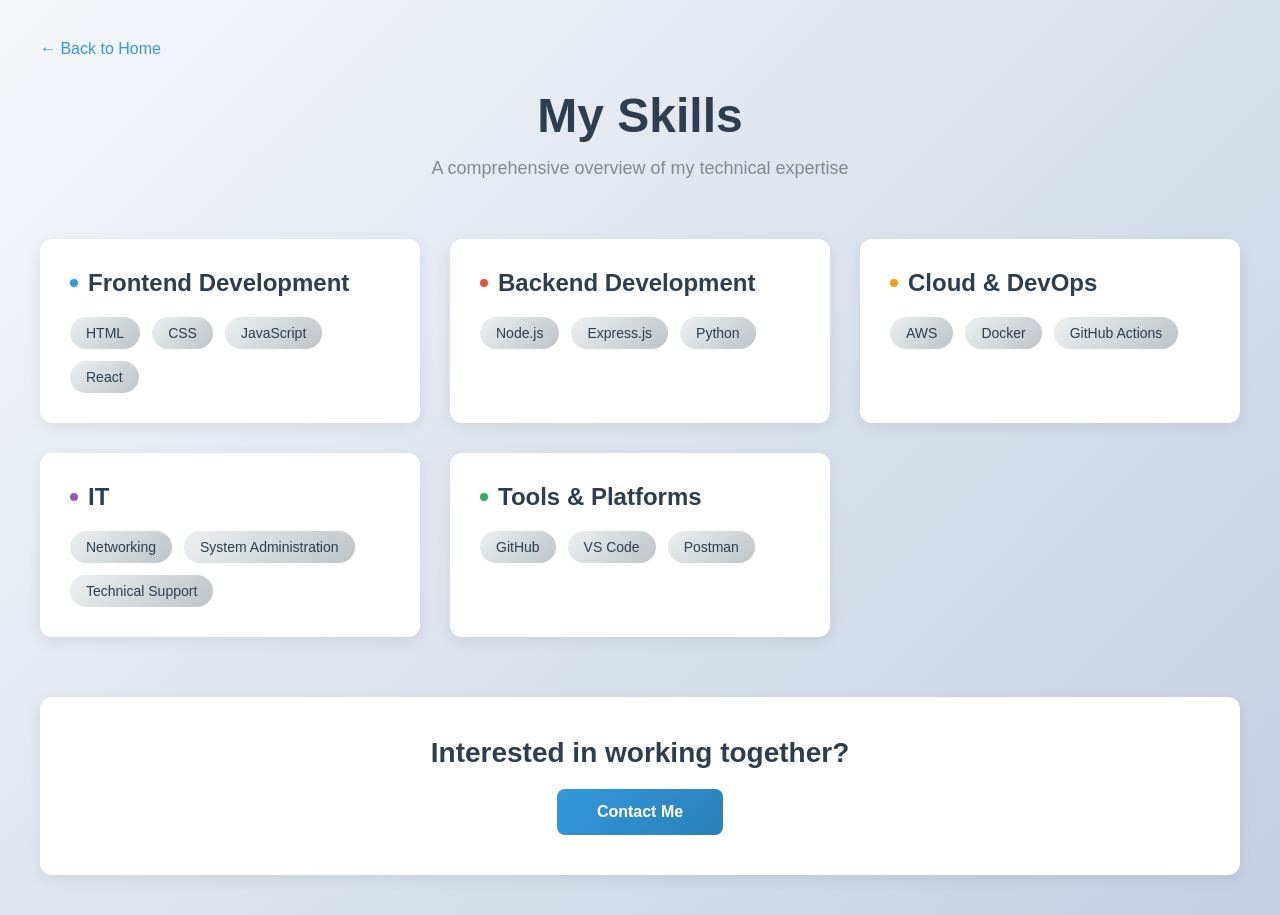
==== skills.html @ 218e5e38 "Add skills page and update navigation" ====
<!DOCTYPE html>
<html lang="en">
<head>
    <meta charset="UTF-8">
    <meta name="viewport" content="width=device-width, initial-scale=1.0">
    <title>My Skills - Portfolio</title>
    <style>
        * {
            margin: 0;
            padding: 0;
            box-sizing: border-box;
        }

        body {
            font-family: 'Segoe UI', Tahoma, Geneva, Verdana, sans-serif;
            background: linear-gradient(135deg, #f5f7fa 0%, #c3cfe2 100%);
            min-height: 100vh;
            padding: 40px 20px;
            color: #333;
        }

        .container {
            max-width: 1200px;
            margin: 0 auto;
        }

        .header {
            text-align: center;
            margin-bottom: 60px;
        }

        .header h1 {
            font-size: 48px;
            color: #2c3e50;
            margin-bottom: 15px;
            font-weight: 700;
        }

        .header p {
            font-size: 18px;
            color: #7f8c8d;
            font-weight: 300;
        }

        .skills-grid {
            display: grid;
            grid-template-columns: repeat(auto-fit, minmax(300px, 1fr));
            gap: 30px;
            margin-bottom: 60px;
        }

        .skill-category {
            background: white;
            border-radius: 12px;
            padding: 30px;
            box-shadow: 0 4px 15px rgba(0, 0, 0, 0.08);
            transition: all 0.3s ease;
        }

        .skill-category:hover {
            transform: translateY(-8px);
            box-shadow: 0 8px 25px rgba(0, 0, 0, 0.12);
        }

        .category-title {
            font-size: 24px;
            color: #2c3e50;
            margin-bottom: 20px;
            font-weight: 600;
            display: flex;
            align-items: center;
            gap: 10px;
        }

        .category-icon {
            width: 8px;
            height: 8px;
            border-radius: 50%;
            display: inline-block;
        }

        .category-frontend .category-icon {
            background: #3498db;
        }

        .category-backend .category-icon {
            background: #e74c3c;
        }

        .category-devops .category-icon {
            background: #f39c12;
        }

        .category-it .category-icon {
            background: #9b59b6;
        }

        .category-tools .category-icon {
            background: #27ae60;
        }

        .skills-list {
            display: flex;
            flex-wrap: wrap;
            gap: 12px;
        }

        .skill-tag {
            display: inline-block;
            background: linear-gradient(135deg, #ecf0f1 0%, #bdc3c7 100%);
            color: #2c3e50;
            padding: 8px 16px;
            border-radius: 20px;
            font-size: 14px;
            font-weight: 500;
            transition: all 0.3s ease;
            cursor: default;
        }

        .skill-tag:hover {
            transform: scale(1.05);
            background: linear-gradient(135deg, #3498db 0%, #2980b9 100%);
            color: white;
        }

        .category-backend .skill-tag:hover {
            background: linear-gradient(135deg, #e74c3c 0%, #c0392b 100%);
        }

        .category-devops .skill-tag:hover {
            background: linear-gradient(135deg, #f39c12 0%, #e67e22 100%);
        }

        .category-it .skill-tag:hover {
            background: linear-gradient(135deg, #9b59b6 0%, #8e44ad 100%);
        }

        .category-tools .skill-tag:hover {
            background: linear-gradient(135deg, #27ae60 0%, #229954 100%);
        }

        .contact-section {
            text-align: center;
            padding: 40px;
            background: white;
            border-radius: 12px;
            box-shadow: 0 4px 15px rgba(0, 0, 0, 0.08);
        }

        .contact-section h2 {
            font-size: 28px;
            color: #2c3e50;
            margin-bottom: 20px;
        }

        .contact-btn {
            display: inline-block;
            background: linear-gradient(135deg, #3498db 0%, #2980b9 100%);
            color: white;
            padding: 14px 40px;
            border-radius: 8px;
            text-decoration: none;
            font-size: 16px;
            font-weight: 600;
            transition: all 0.3s ease;
            border: none;
            cursor: pointer;
        }

        .contact-btn:hover {
            transform: translateY(-3px);
            box-shadow: 0 6px 20px rgba(52, 152, 219, 0.3);
        }

        .contact-btn:active {
            transform: translateY(-1px);
        }

        /* Responsive Design */
        @media (max-width: 768px) {
            body {
                padding: 20px 15px;
            }

            .header h1 {
                font-size: 36px;
                margin-bottom: 10px;
            }

            .header p {
                font-size: 16px;
            }

            .skills-grid {
                grid-template-columns: 1fr;
                gap: 20px;
                margin-bottom: 40px;
            }

            .skill-category {
                padding: 20px;
            }

            .category-title {
                font-size: 20px;
            }

            .contact-btn {
                padding: 12px 30px;
                font-size: 14px;
            }
        }

        @media (max-width: 480px) {
            .header h1 {
                font-size: 28px;
            }

            .header p {
                font-size: 14px;
            }

            .category-title {
                font-size: 18px;
            }

            .skill-tag {
                padding: 6px 12px;
                font-size: 12px;
            }

            .contact-section h2 {
                font-size: 22px;
            }
        }

        /* Back to home link */
        .nav-link {
            display: inline-block;
            margin-bottom: 30px;
            color: #3498db;
            text-decoration: none;
            font-weight: 500;
            transition: color 0.3s ease;
        }

        .nav-link:hover {
            color: #2980b9;
        }
    </style>
</head>
<body>
    <div class="container">
        <a href="index.html" class="nav-link">← Back to Home</a>

        <div class="header">
            <h1>My Skills</h1>
            <p>A comprehensive overview of my technical expertise</p>
        </div>

        <div class="skills-grid">
            <!-- Frontend Development -->
            <div class="skill-category category-frontend">
                <h3 class="category-title">
                    <span class="category-icon"></span>
                    Frontend Development
                </h3>
                <div class="skills-list">
                    <span class="skill-tag">HTML</span>
                    <span class="skill-tag">CSS</span>
                    <span class="skill-tag">JavaScript</span>
                    <span class="skill-tag">React</span>
                </div>
            </div>

            <!-- Backend Development -->
            <div class="skill-category category-backend">
                <h3 class="category-title">
                    <span class="category-icon"></span>
                    Backend Development
                </h3>
                <div class="skills-list">
                    <span class="skill-tag">Node.js</span>
                    <span class="skill-tag">Express.js</span>
                    <span class="skill-tag">Python</span>
                </div>
            </div>

            <!-- Cloud & DevOps -->
            <div class="skill-category category-devops">
                <h3 class="category-title">
                    <span class="category-icon"></span>
                    Cloud & DevOps
                </h3>
                <div class="skills-list">
                    <span class="skill-tag">AWS</span>
                    <span class="skill-tag">Docker</span>
                    <span class="skill-tag">GitHub Actions</span>
                </div>
            </div>

            <!-- IT -->
            <div class="skill-category category-it">
                <h3 class="category-title">
                    <span class="category-icon"></span>
                    IT
                </h3>
                <div class="skills-list">
                    <span class="skill-tag">Networking</span>
                    <span class="skill-tag">System Administration</span>
                    <span class="skill-tag">Technical Support</span>
                </div>
            </div>

            <!-- Tools & Platforms -->
            <div class="skill-category category-tools">
                <h3 class="category-title">
                    <span class="category-icon"></span>
                    Tools & Platforms
                </h3>
                <div class="skills-list">
                    <span class="skill-tag">GitHub</span>
                    <span class="skill-tag">VS Code</span>
                    <span class="skill-tag">Postman</span>
                </div>
            </div>
        </div>

        <!-- Contact Section -->
        <div class="contact-section">
            <h2>Interested in working together?</h2>
            <a href="contact.html" class="contact-btn">Contact Me</a>
        </div>
    </div>

    <script>
        // Add smooth scroll behavior
        document.querySelectorAll('a[href^="#"]').forEach(anchor => {
            anchor.addEventListener('click', function (e) {
                e.preventDefault();
                const target = document.querySelector(this.getAttribute('href'));
                if (target) {
                    target.scrollIntoView({ behavior: 'smooth' });
                }
            });
        });

        // Add fade-in animation on page load
        window.addEventListener('load', () => {
            const elements = document.querySelectorAll('.skill-category, .contact-section');
            elements.forEach((el, index) => {
                el.style.opacity = '0';
                el.style.animation = `fadeIn 0.6s ease-out ${index * 0.1}s forwards`;
            });
        });

        // Add animation keyframes dynamically
        const style = document.createElement('style');
        style.textContent = `
            @keyframes fadeIn {
                from {
                    opacity: 0;
                    transform: translateY(20px);
                }
                to {
                    opacity: 1;
                    transform: translateY(0);
                }
            }
        `;
        document.head.appendChild(style);
    </script>
</body>
</html>
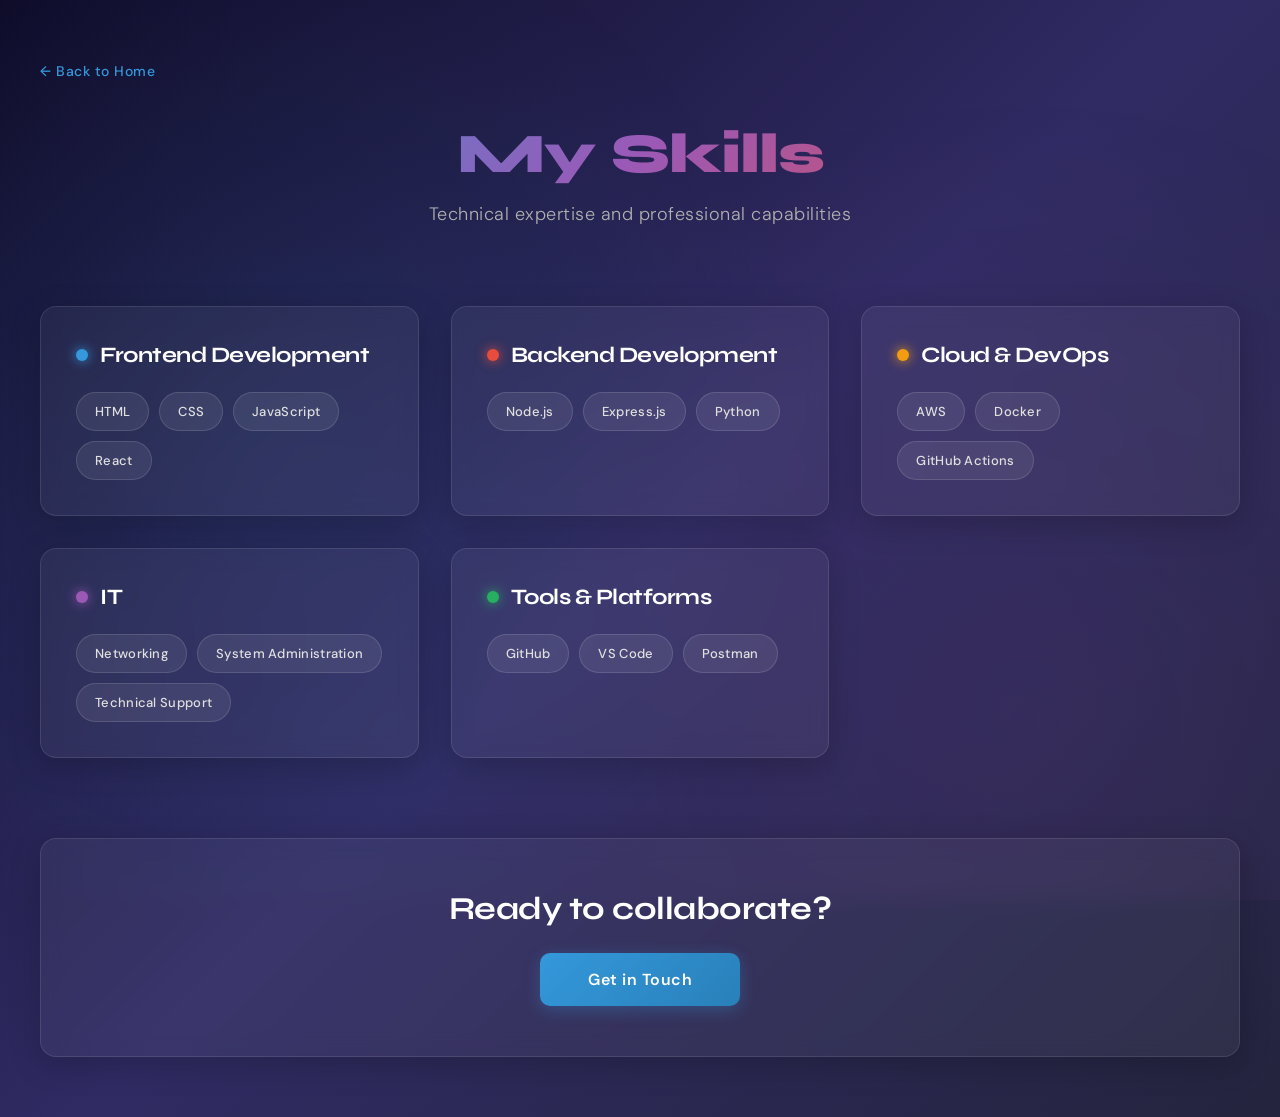
==== commit d29ac271: "Improve skills page design with dark theme, glassmorphism, and advanced animations" ====
--- a/skills.html
+++ b/skills.html
@@ -4,6 +4,9 @@
     <meta charset="UTF-8">
     <meta name="viewport" content="width=device-width, initial-scale=1.0">
     <title>My Skills - Portfolio</title>
+    <link rel="preconnect" href="https://fonts.googleapis.com">
+    <link rel="preconnect" href="https://fonts.gstatic.com" crossorigin>
+    <link href="https://fonts.googleapis.com/css2?family=Syne:wght@400;600;700;800&family=DM+Sans:ital,opsz,wght@0,9..40,300;0,9..40,400;0,9..40,500;1,9..40,300&display=swap" rel="stylesheet">
     <style>
         * {
             margin: 0;
@@ -12,178 +15,281 @@
         }
 
         body {
-            font-family: 'Segoe UI', Tahoma, Geneva, Verdana, sans-serif;
-            background: linear-gradient(135deg, #f5f7fa 0%, #c3cfe2 100%);
+            font-family: 'DM Sans', sans-serif;
+            background: linear-gradient(135deg, #0f0c29, #302b63, #24243e);
             min-height: 100vh;
-            padding: 40px 20px;
-            color: #333;
+            padding: 60px 20px;
+            color: #e0e0e0;
+            overflow-x: hidden;
+        }
+
+        body::before {
+            content: '';
+            position: fixed;
+            top: 0;
+            left: 0;
+            width: 100%;
+            height: 100%;
+            background: 
+                radial-gradient(circle at 20% 50%, rgba(52, 152, 219, 0.1) 0%, transparent 50%),
+                radial-gradient(circle at 80% 80%, rgba(155, 89, 182, 0.1) 0%, transparent 50%);
+            pointer-events: none;
+            z-index: -1;
         }
 
         .container {
             max-width: 1200px;
             margin: 0 auto;
+            position: relative;
+            z-index: 1;
         }
 
         .header {
             text-align: center;
-            margin-bottom: 60px;
+            margin-bottom: 80px;
+            animation: fadeInDown 0.8s ease;
         }
 
         .header h1 {
-            font-size: 48px;
-            color: #2c3e50;
+            font-family: 'Syne', sans-serif;
+            font-size: 56px;
+            background: linear-gradient(135deg, #3498db, #9b59b6, #e74c3c);
+            -webkit-background-clip: text;
+            -webkit-text-fill-color: transparent;
+            background-clip: text;
             margin-bottom: 15px;
-            font-weight: 700;
+            font-weight: 800;
+            letter-spacing: -1px;
         }
 
         .header p {
             font-size: 18px;
-            color: #7f8c8d;
+            color: #b0b0b0;
             font-weight: 300;
+            letter-spacing: 0.5px;
         }
 
         .skills-grid {
             display: grid;
-            grid-template-columns: repeat(auto-fit, minmax(300px, 1fr));
-            gap: 30px;
-            margin-bottom: 60px;
+            grid-template-columns: repeat(auto-fit, minmax(320px, 1fr));
+            gap: 32px;
+            margin-bottom: 80px;
         }
 
         .skill-category {
-            background: white;
-            border-radius: 12px;
-            padding: 30px;
-            box-shadow: 0 4px 15px rgba(0, 0, 0, 0.08);
-            transition: all 0.3s ease;
+            background: rgba(255, 255, 255, 0.05);
+            backdrop-filter: blur(10px);
+            border: 1px solid rgba(255, 255, 255, 0.1);
+            border-radius: 16px;
+            padding: 35px;
+            box-shadow: 0 8px 32px rgba(0, 0, 0, 0.2);
+            transition: all 0.4s cubic-bezier(0.4, 0, 0.2, 1);
+            position: relative;
+            overflow: hidden;
+            animation: slideUp 0.6s ease;
+        }
+
+        .skill-category::before {
+            content: '';
+            position: absolute;
+            top: -50%;
+            right: -50%;
+            width: 100%;
+            height: 100%;
+            background: radial-gradient(circle, rgba(255, 255, 255, 0.1) 0%, transparent 70%);
+            opacity: 0;
+            transition: opacity 0.4s ease;
         }
 
         .skill-category:hover {
-            transform: translateY(-8px);
-            box-shadow: 0 8px 25px rgba(0, 0, 0, 0.12);
+            transform: translateY(-12px);
+            background: rgba(255, 255, 255, 0.08);
+            border-color: rgba(255, 255, 255, 0.2);
+            box-shadow: 0 16px 48px rgba(52, 152, 219, 0.2);
+        }
+
+        .skill-category:hover::before {
+            opacity: 1;
         }
 
         .category-title {
-            font-size: 24px;
-            color: #2c3e50;
-            margin-bottom: 20px;
-            font-weight: 600;
+            font-family: 'Syne', sans-serif;
+            font-size: 22px;
+            color: #ffffff;
+            margin-bottom: 24px;
+            font-weight: 700;
             display: flex;
             align-items: center;
-            gap: 10px;
+            gap: 12px;
+            letter-spacing: -0.5px;
         }
 
         .category-icon {
-            width: 8px;
-            height: 8px;
+            width: 12px;
+            height: 12px;
             border-radius: 50%;
             display: inline-block;
+            box-shadow: 0 0 12px currentColor;
         }
 
         .category-frontend .category-icon {
             background: #3498db;
+            color: #3498db;
         }
 
         .category-backend .category-icon {
             background: #e74c3c;
+            color: #e74c3c;
         }
 
         .category-devops .category-icon {
             background: #f39c12;
+            color: #f39c12;
         }
 
         .category-it .category-icon {
             background: #9b59b6;
+            color: #9b59b6;
         }
 
         .category-tools .category-icon {
             background: #27ae60;
+            color: #27ae60;
         }
 
         .skills-list {
             display: flex;
             flex-wrap: wrap;
-            gap: 12px;
+            gap: 10px;
         }
 
         .skill-tag {
             display: inline-block;
-            background: linear-gradient(135deg, #ecf0f1 0%, #bdc3c7 100%);
-            color: #2c3e50;
-            padding: 8px 16px;
-            border-radius: 20px;
-            font-size: 14px;
+            background: rgba(255, 255, 255, 0.08);
+            color: #e0e0e0;
+            padding: 10px 18px;
+            border-radius: 24px;
+            font-size: 13px;
             font-weight: 500;
-            transition: all 0.3s ease;
+            transition: all 0.3s cubic-bezier(0.4, 0, 0.2, 1);
             cursor: default;
+            border: 1px solid rgba(255, 255, 255, 0.12);
+            letter-spacing: 0.3px;
         }
 
         .skill-tag:hover {
-            transform: scale(1.05);
-            background: linear-gradient(135deg, #3498db 0%, #2980b9 100%);
-            color: white;
+            transform: translateY(-4px) scale(1.08);
+            background: linear-gradient(135deg, rgba(52, 152, 219, 0.3), rgba(52, 152, 219, 0.1));
+            color: #3498db;
+            border-color: #3498db;
+            box-shadow: 0 4px 16px rgba(52, 152, 219, 0.3);
         }
 
         .category-backend .skill-tag:hover {
-            background: linear-gradient(135deg, #e74c3c 0%, #c0392b 100%);
+            background: linear-gradient(135deg, rgba(231, 76, 60, 0.3), rgba(231, 76, 60, 0.1));
+            color: #e74c3c;
+            border-color: #e74c3c;
+            box-shadow: 0 4px 16px rgba(231, 76, 60, 0.3);
         }
 
         .category-devops .skill-tag:hover {
-            background: linear-gradient(135deg, #f39c12 0%, #e67e22 100%);
+            background: linear-gradient(135deg, rgba(243, 156, 18, 0.3), rgba(243, 156, 18, 0.1));
+            color: #f39c12;
+            border-color: #f39c12;
+            box-shadow: 0 4px 16px rgba(243, 156, 18, 0.3);
         }
 
         .category-it .skill-tag:hover {
-            background: linear-gradient(135deg, #9b59b6 0%, #8e44ad 100%);
+            background: linear-gradient(135deg, rgba(155, 89, 182, 0.3), rgba(155, 89, 182, 0.1));
+            color: #9b59b6;
+            border-color: #9b59b6;
+            box-shadow: 0 4px 16px rgba(155, 89, 182, 0.3);
         }
 
         .category-tools .skill-tag:hover {
-            background: linear-gradient(135deg, #27ae60 0%, #229954 100%);
+            background: linear-gradient(135deg, rgba(39, 174, 96, 0.3), rgba(39, 174, 96, 0.1));
+            color: #27ae60;
+            border-color: #27ae60;
+            box-shadow: 0 4px 16px rgba(39, 174, 96, 0.3);
         }
 
         .contact-section {
             text-align: center;
-            padding: 40px;
-            background: white;
-            border-radius: 12px;
-            box-shadow: 0 4px 15px rgba(0, 0, 0, 0.08);
+            padding: 50px;
+            background: rgba(255, 255, 255, 0.05);
+            backdrop-filter: blur(10px);
+            border: 1px solid rgba(255, 255, 255, 0.1);
+            border-radius: 16px;
+            box-shadow: 0 8px 32px rgba(0, 0, 0, 0.2);
+            animation: slideUp 0.8s ease 0.2s both;
         }
 
         .contact-section h2 {
-            font-size: 28px;
-            color: #2c3e50;
-            margin-bottom: 20px;
+            font-family: 'Syne', sans-serif;
+            font-size: 32px;
+            color: #ffffff;
+            margin-bottom: 25px;
+            font-weight: 700;
+            letter-spacing: -0.5px;
         }
 
         .contact-btn {
             display: inline-block;
-            background: linear-gradient(135deg, #3498db 0%, #2980b9 100%);
+            background: linear-gradient(135deg, #3498db, #2980b9);
             color: white;
-            padding: 14px 40px;
-            border-radius: 8px;
+            padding: 16px 48px;
+            border-radius: 10px;
             text-decoration: none;
             font-size: 16px;
             font-weight: 600;
-            transition: all 0.3s ease;
+            transition: all 0.4s cubic-bezier(0.4, 0, 0.2, 1);
             border: none;
             cursor: pointer;
+            letter-spacing: 0.5px;
+            box-shadow: 0 4px 16px rgba(52, 152, 219, 0.3);
         }
 
         .contact-btn:hover {
-            transform: translateY(-3px);
-            box-shadow: 0 6px 20px rgba(52, 152, 219, 0.3);
+            transform: translateY(-4px);
+            box-shadow: 0 12px 32px rgba(52, 152, 219, 0.4);
+            background: linear-gradient(135deg, #2980b9, #2471a3);
         }
 
         .contact-btn:active {
-            transform: translateY(-1px);
+            transform: translateY(-2px);
+        }
+
+        /* Animations */
+        @keyframes fadeInDown {
+            from {
+                opacity: 0;
+                transform: translateY(-30px);
+            }
+            to {
+                opacity: 1;
+                transform: translateY(0);
+            }
+        }
+
+        @keyframes slideUp {
+            from {
+                opacity: 0;
+                transform: translateY(40px);
+            }
+            to {
+                opacity: 1;
+                transform: translateY(0);
+            }
         }
 
         /* Responsive Design */
         @media (max-width: 768px) {
             body {
-                padding: 20px 15px;
+                padding: 40px 15px;
             }
 
             .header h1 {
-                font-size: 36px;
+                font-size: 42px;
                 margin-bottom: 10px;
             }
 
@@ -193,7 +299,53 @@
 
             .skills-grid {
                 grid-template-columns: 1fr;
-                gap: 20px;
+                gap: 24px;
+                margin-bottom: 60px;
+            }
+
+            .skill-category {
+                padding: 28px;
+            }
+
+            .category-title {
+                font-size: 20px;
+                margin-bottom: 18px;
+            }
+
+            .contact-section {
+                padding: 35px;
+            }
+
+            .contact-section h2 {
+                font-size: 26px;
+                margin-bottom: 18px;
+            }
+
+            .contact-btn {
+                padding: 14px 36px;
+                font-size: 15px;
+            }
+        }
+
+        @media (max-width: 480px) {
+            body {
+                padding: 30px 12px;
+            }
+
+            .header {
+                margin-bottom: 50px;
+            }
+
+            .header h1 {
+                font-size: 32px;
+            }
+
+            .header p {
+                font-size: 14px;
+            }
+
+            .skills-grid {
+                gap: 16px;
                 margin-bottom: 40px;
             }
 
@@ -202,50 +354,44 @@
             }
 
             .category-title {
-                font-size: 20px;
-            }
-
-            .contact-btn {
-                padding: 12px 30px;
-                font-size: 14px;
-            }
-        }
-
-        @media (max-width: 480px) {
-            .header h1 {
-                font-size: 28px;
-            }
-
-            .header p {
-                font-size: 14px;
-            }
-
-            .category-title {
                 font-size: 18px;
+                margin-bottom: 14px;
             }
 
             .skill-tag {
-                padding: 6px 12px;
+                padding: 8px 14px;
                 font-size: 12px;
+            }
+
+            .contact-section {
+                padding: 25px;
             }
 
             .contact-section h2 {
                 font-size: 22px;
+            }
+
+            .contact-btn {
+                padding: 12px 28px;
+                font-size: 14px;
             }
         }
 
         /* Back to home link */
         .nav-link {
             display: inline-block;
-            margin-bottom: 30px;
+            margin-bottom: 40px;
             color: #3498db;
             text-decoration: none;
             font-weight: 500;
-            transition: color 0.3s ease;
+            transition: all 0.3s ease;
+            letter-spacing: 0.5px;
+            font-size: 14px;
         }
 
         .nav-link:hover {
             color: #2980b9;
+            transform: translateX(-4px);
         }
     </style>
 </head>
@@ -255,7 +401,7 @@
 
         <div class="header">
             <h1>My Skills</h1>
-            <p>A comprehensive overview of my technical expertise</p>
+            <p>Technical expertise and professional capabilities</p>
         </div>
 
         <div class="skills-grid">
@@ -328,44 +474,68 @@
 
         <!-- Contact Section -->
         <div class="contact-section">
-            <h2>Interested in working together?</h2>
-            <a href="contact.html" class="contact-btn">Contact Me</a>
+            <h2>Ready to collaborate?</h2>
+            <a href="index.html#contact" class="contact-btn">Get in Touch</a>
         </div>
     </div>
 
     <script>
-        // Add smooth scroll behavior
+        // Scroll animations
+        const observerOptions = {
+            threshold: 0.1,
+            rootMargin: '0px 0px -50px 0px'
+        };
+
+        const observer = new IntersectionObserver(function(entries) {
+            entries.forEach(entry => {
+                if (entry.isIntersecting) {
+                    entry.target.style.opacity = '1';
+                    entry.target.style.transform = 'translateY(0)';
+                }
+            });
+        }, observerOptions);
+
+        document.querySelectorAll('.skill-category').forEach(el => {
+            el.style.opacity = '0';
+            el.style.transform = 'translateY(30px)';
+            el.style.transition = 'opacity 0.6s ease, transform 0.6s ease';
+            observer.observe(el);
+        });
+
+        // Smooth scroll for navigation
         document.querySelectorAll('a[href^="#"]').forEach(anchor => {
             anchor.addEventListener('click', function (e) {
                 e.preventDefault();
                 const target = document.querySelector(this.getAttribute('href'));
                 if (target) {
-                    target.scrollIntoView({ behavior: 'smooth' });
+                    target.scrollIntoView({ behavior: 'smooth', block: 'start' });
                 }
             });
         });
 
-        // Add fade-in animation on page load
-        window.addEventListener('load', () => {
-            const elements = document.querySelectorAll('.skill-category, .contact-section');
-            elements.forEach((el, index) => {
-                el.style.opacity = '0';
-                el.style.animation = `fadeIn 0.6s ease-out ${index * 0.1}s forwards`;
+        // Add floating animation to category icons
+        const icons = document.querySelectorAll('.category-icon');
+        icons.forEach((icon, index) => {
+            icon.style.animation = `float 3s ease-in-out ${index * 0.2}s infinite`;
+        });
+
+        // Add dynamic glow effect on skill tags
+        const skillTags = document.querySelectorAll('.skill-tag');
+        skillTags.forEach(tag => {
+            tag.addEventListener('mouseenter', function() {
+                this.style.textShadow = '0 0 10px currentColor';
+            });
+            tag.addEventListener('mouseleave', function() {
+                this.style.textShadow = 'none';
             });
         });
 
-        // Add animation keyframes dynamically
+        // Add float animation
         const style = document.createElement('style');
         style.textContent = `
-            @keyframes fadeIn {
-                from {
-                    opacity: 0;
-                    transform: translateY(20px);
-                }
-                to {
-                    opacity: 1;
-                    transform: translateY(0);
-                }
+            @keyframes float {
+                0%, 100% { transform: translateY(0px); }
+                50% { transform: translateY(-8px); }
             }
         `;
         document.head.appendChild(style);
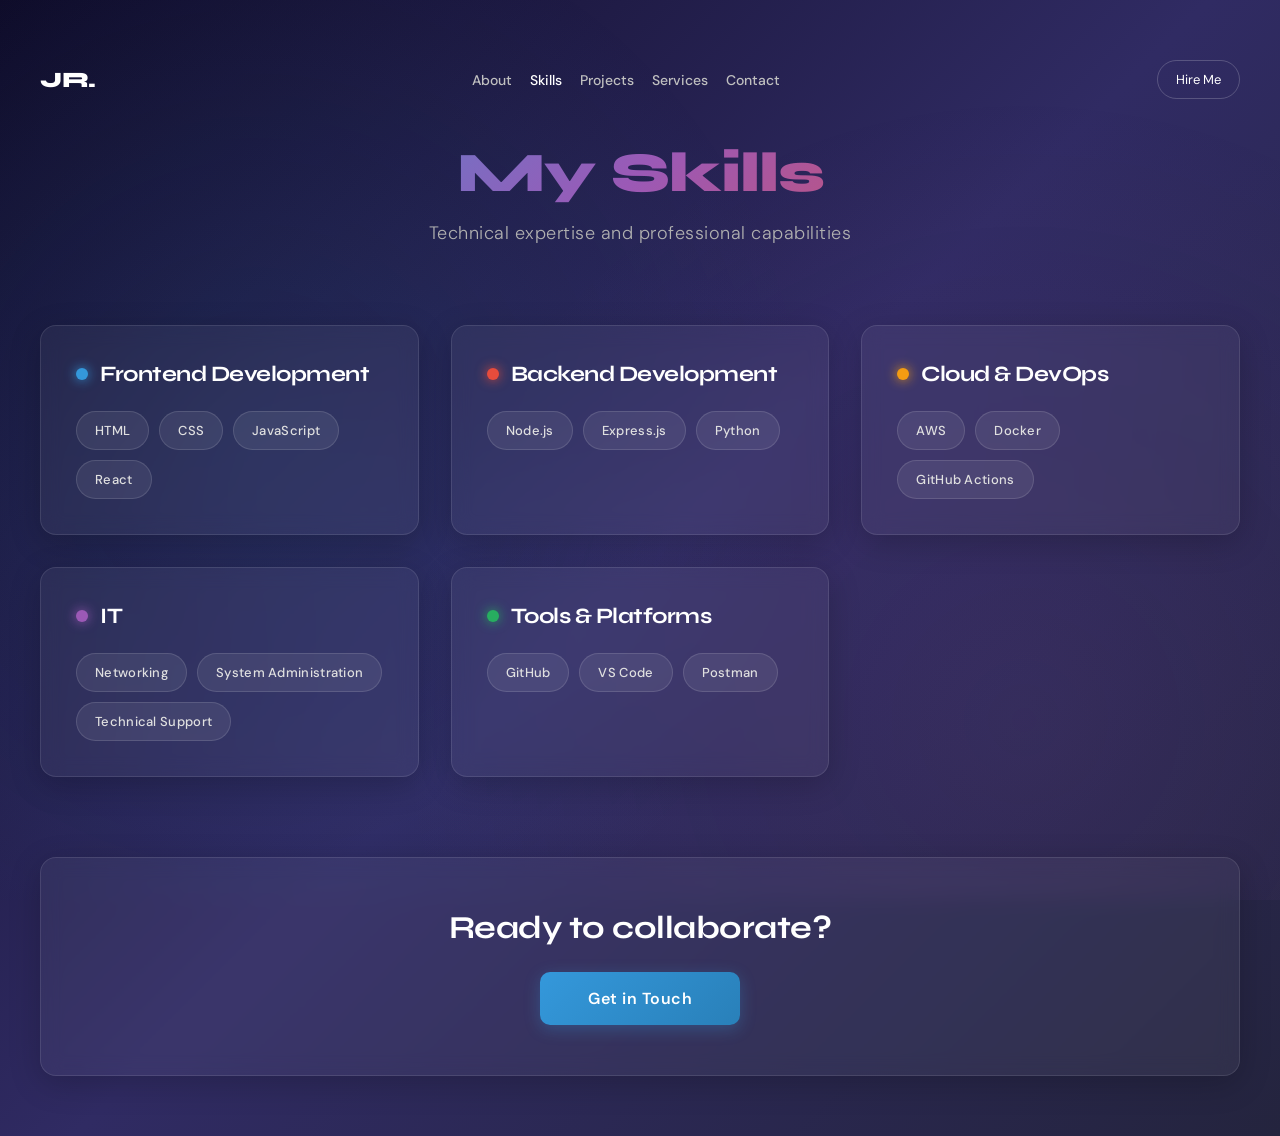
==== commit c11716df: "Fix skills page by adding top navigation menu" ====
--- a/skills.html
+++ b/skills.html
@@ -44,6 +44,66 @@
             z-index: 1;
         }
 
+        .site-nav {
+            display: flex;
+            justify-content: space-between;
+            align-items: center;
+            margin-bottom: 40px;
+            gap: 20px;
+            flex-wrap: wrap;
+        }
+
+        .site-nav .logo {
+            color: #ffffff;
+            font-family: 'Syne', sans-serif;
+            font-size: 22px;
+            font-weight: 800;
+            text-decoration: none;
+            letter-spacing: -0.5px;
+        }
+
+        .site-nav .nav-links {
+            display: flex;
+            flex-wrap: wrap;
+            gap: 18px;
+            list-style: none;
+        }
+
+        .site-nav .nav-links a {
+            color: #c0c0c0;
+            text-decoration: none;
+            font-size: 14px;
+            font-weight: 500;
+            transition: color 0.25s ease, transform 0.25s ease;
+        }
+
+        .site-nav .nav-links a:hover,
+        .site-nav .nav-links a.active {
+            color: #ffffff;
+            transform: translateY(-1px);
+        }
+
+        .site-nav .nav-actions {
+            display: flex;
+            gap: 12px;
+            align-items: center;
+        }
+
+        .site-nav .btn-outline {
+            color: #ffffff;
+            border: 1px solid rgba(255,255,255,0.2);
+            padding: 10px 18px;
+            border-radius: 999px;
+            text-decoration: none;
+            font-size: 13px;
+            transition: all 0.3s ease;
+        }
+
+        .site-nav .btn-outline:hover {
+            background: rgba(255,255,255,0.08);
+            border-color: rgba(255,255,255,0.4);
+        }
+
         .header {
             text-align: center;
             margin-bottom: 80px;
@@ -397,7 +457,19 @@
 </head>
 <body>
     <div class="container">
-        <a href="index.html" class="nav-link">← Back to Home</a>
+        <header class="site-nav">
+            <a class="logo" href="index.html">JR<span class="dot">.</span></a>
+            <ul class="nav-links">
+                <li><a href="index.html#about">About</a></li>
+                <li><a href="skills.html" class="active">Skills</a></li>
+                <li><a href="index.html#projects">Projects</a></li>
+                <li><a href="index.html#services">Services</a></li>
+                <li><a href="index.html#contact">Contact</a></li>
+            </ul>
+            <div class="nav-actions">
+                <a href="index.html#contact" class="btn-outline">Hire Me</a>
+            </div>
+        </header>
 
         <div class="header">
             <h1>My Skills</h1>
